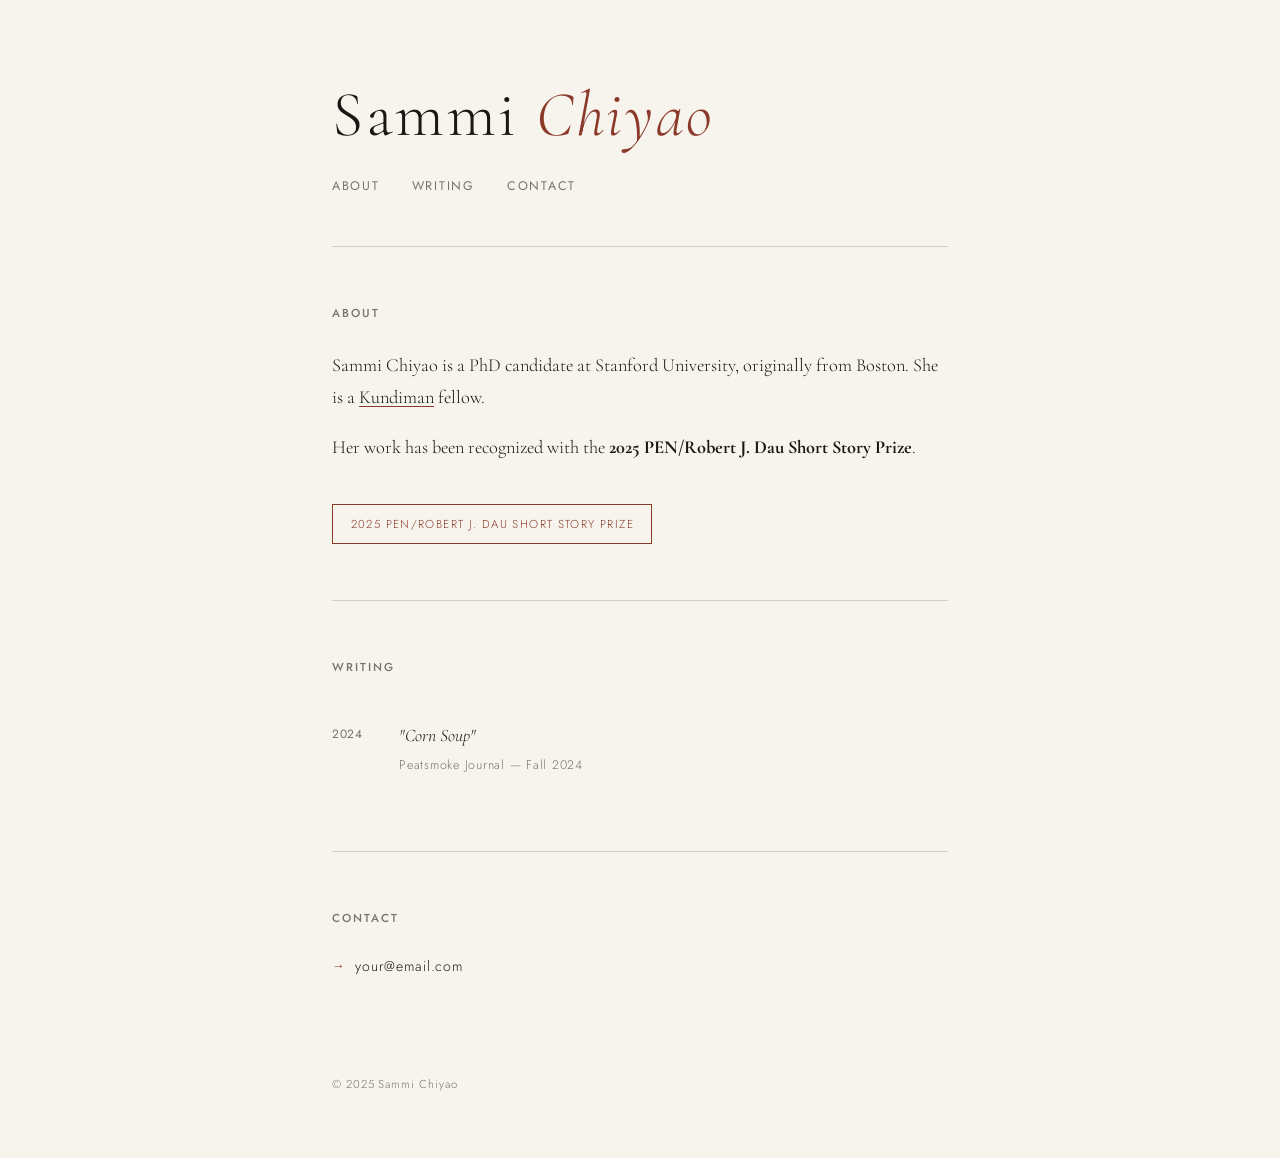
==== index.html @ e727f67e "Add files via upload" ====
<!DOCTYPE html>
<html lang="en">
<head>
  <meta charset="UTF-8" />
  <meta name="viewport" content="width=device-width, initial-scale=1.0"/>
  <title>Sammi Chiyao</title>
  <link rel="preconnect" href="https://fonts.googleapis.com">
  <link rel="preconnect" href="https://fonts.gstatic.com" crossorigin>
  <link href="https://fonts.googleapis.com/css2?family=Cormorant+Garamond:ital,wght@0,300;0,400;0,500;1,300;1,400&family=Jost:wght@300;400;500&display=swap" rel="stylesheet">

  <style>
    :root {
      --cream: #f7f4ee;
      --ink: #1a1714;
      --muted: #7a7368;
      --accent: #8b3a2a;
      --rule: #d4cfc6;
    }

    *, *::before, *::after {
      box-sizing: border-box;
      margin: 0;
      padding: 0;
    }

    html {
      scroll-behavior: smooth;
    }

    body {
      background-color: var(--cream);
      color: var(--ink);
      font-family: 'Cormorant Garamond', Georgia, serif;
      font-weight: 300;
      font-size: 18px;
      line-height: 1.75;
      min-height: 100vh;
    }

    /* ── Layout ── */
    .wrapper {
      max-width: 680px;
      margin: 0 auto;
      padding: 0 2rem;
    }

    /* ── Header ── */
    header {
      padding: 5rem 0 3rem;
      border-bottom: 1px solid var(--rule);
      animation: fadeUp 0.8s ease both;
    }

    .name {
      font-size: clamp(2.6rem, 6vw, 4rem);
      font-weight: 300;
      letter-spacing: 0.04em;
      line-height: 1.1;
      margin-bottom: 0.15em;
    }

    .name em {
      font-style: italic;
      color: var(--accent);
    }

    /* ── Nav ── */
    nav {
      margin-top: 1.6rem;
      display: flex;
      gap: 2rem;
    }

    nav a {
      font-family: 'Jost', sans-serif;
      font-size: 0.78rem;
      font-weight: 400;
      letter-spacing: 0.14em;
      text-transform: uppercase;
      text-decoration: none;
      color: var(--muted);
      transition: color 0.2s;
    }

    nav a:hover {
      color: var(--accent);
    }

    /* ── Sections ── */
    section {
      padding: 3.5rem 0;
      border-bottom: 1px solid var(--rule);
      animation: fadeUp 0.8s ease both;
    }

    section:last-of-type {
      border-bottom: none;
    }

    section:nth-child(2) { animation-delay: 0.1s; }
    section:nth-child(3) { animation-delay: 0.2s; }
    section:nth-child(4) { animation-delay: 0.3s; }

    .section-label {
      font-family: 'Jost', sans-serif;
      font-size: 0.72rem;
      font-weight: 500;
      letter-spacing: 0.18em;
      text-transform: uppercase;
      color: var(--muted);
      margin-bottom: 1.6rem;
    }

    /* ── Bio ── */
    .bio p {
      margin-bottom: 1em;
      font-size: 1.15rem;
    }

    .bio p:last-child {
      margin-bottom: 0;
    }

    .bio a {
      color: var(--ink);
      text-decoration-color: var(--accent);
      text-decoration-thickness: 1px;
      text-underline-offset: 3px;
      transition: color 0.2s;
    }

    .bio a:hover {
      color: var(--accent);
    }

    /* ── Award badge ── */
    .award {
      display: inline-block;
      margin-top: 1.4rem;
      padding: 0.55rem 1.1rem;
      border: 1px solid var(--accent);
      color: var(--accent);
      font-family: 'Jost', sans-serif;
      font-size: 0.72rem;
      letter-spacing: 0.12em;
      text-transform: uppercase;
    }

    /* ── Publications ── */
    .pub-list {
      list-style: none;
    }

    .pub-item {
      display: grid;
      grid-template-columns: 3rem 1fr;
      gap: 0 1.2rem;
      padding: 1.1rem 0;
      border-bottom: 1px solid var(--rule);
    }

    .pub-item:last-child {
      border-bottom: none;
    }

    .pub-year {
      font-family: 'Jost', sans-serif;
      font-size: 0.75rem;
      font-weight: 400;
      letter-spacing: 0.06em;
      color: var(--muted);
      padding-top: 0.25rem;
    }

    .pub-title {
      font-size: 1.1rem;
      font-style: italic;
      color: var(--ink);
    }

    .pub-title a {
      color: inherit;
      text-decoration: none;
      border-bottom: 1px solid transparent;
      transition: border-color 0.2s, color 0.2s;
    }

    .pub-title a:hover {
      color: var(--accent);
      border-color: var(--accent);
    }

    .pub-venue {
      display: block;
      font-style: normal;
      font-family: 'Jost', sans-serif;
      font-size: 0.78rem;
      letter-spacing: 0.06em;
      color: var(--muted);
      margin-top: 0.2rem;
    }

    /* ── Contact ── */
    .contact-links {
      display: flex;
      flex-direction: column;
      gap: 0.6rem;
    }

    .contact-links a {
      font-family: 'Jost', sans-serif;
      font-size: 0.88rem;
      letter-spacing: 0.06em;
      color: var(--ink);
      text-decoration: none;
      display: inline-flex;
      align-items: center;
      gap: 0.6rem;
      transition: color 0.2s;
    }

    .contact-links a::before {
      content: '→';
      color: var(--accent);
      font-size: 0.9em;
    }

    .contact-links a:hover {
      color: var(--accent);
    }

    /* ── Footer ── */
    footer {
      padding: 2.5rem 0 4rem;
      font-family: 'Jost', sans-serif;
      font-size: 0.72rem;
      letter-spacing: 0.08em;
      color: var(--muted);
    }

    /* ── Animation ── */
    @keyframes fadeUp {
      from {
        opacity: 0;
        transform: translateY(18px);
      }
      to {
        opacity: 1;
        transform: translateY(0);
      }
    }

    /* ── Responsive ── */
    @media (max-width: 480px) {
      nav {
        gap: 1.2rem;
        flex-wrap: wrap;
      }
      .pub-item {
        grid-template-columns: 1fr;
        gap: 0.2rem;
      }
      .pub-year {
        padding-top: 0;
      }
    }
  </style>
</head>
<body>

  <div class="wrapper">

    <header>
      <h1 class="name">Sammi <em>Chiyao</em></h1>
      <nav>
        <a href="#about">About</a>
        <a href="#writing">Writing</a>
        <a href="#contact">Contact</a>
      </nav>
    </header>

    <!-- About -->
    <section id="about">
      <p class="section-label">About</p>
      <div class="bio">
        <p>
          Sammi Chiyao is a PhD candidate at Stanford University, originally from Boston.
          She is a <a href="https://kundiman.org" target="_blank">Kundiman</a> fellow.
        </p>
        <p>
          Her work has been recognized with the
          <strong>2025 PEN/Robert J. Dau Short Story Prize</strong>.
        </p>
        <div class="award">2025 PEN/Robert J. Dau Short Story Prize</div>
      </div>
    </section>

    <!-- Writing -->
    <section id="writing">
      <p class="section-label">Writing</p>
      <ul class="pub-list">

        <li class="pub-item">
          <span class="pub-year">2024</span>
          <div>
            <span class="pub-title">
              <a href="#" target="_blank">"Corn Soup"</a>
              <span class="pub-venue">Peatsmoke Journal — Fall 2024</span>
            </span>
          </div>
        </li>

        <!-- Add more publications below using the same format:
        <li class="pub-item">
          <span class="pub-year">YEAR</span>
          <div>
            <span class="pub-title">
              <a href="LINK" target="_blank">"TITLE"</a>
              <span class="pub-venue">VENUE</span>
            </span>
          </div>
        </li>
        -->

      </ul>
    </section>

    <!-- Contact -->
    <section id="contact">
      <p class="section-label">Contact</p>
      <div class="contact-links">
        <a href="mailto:your@email.com">your@email.com</a>
        <!-- Add other links as needed, e.g.:
        <a href="https://twitter.com/yourhandle" target="_blank">Twitter</a>
        -->
      </div>
    </section>

    <footer>
      &copy; 2025 Sammi Chiyao
    </footer>

  </div>

</body>
</html>
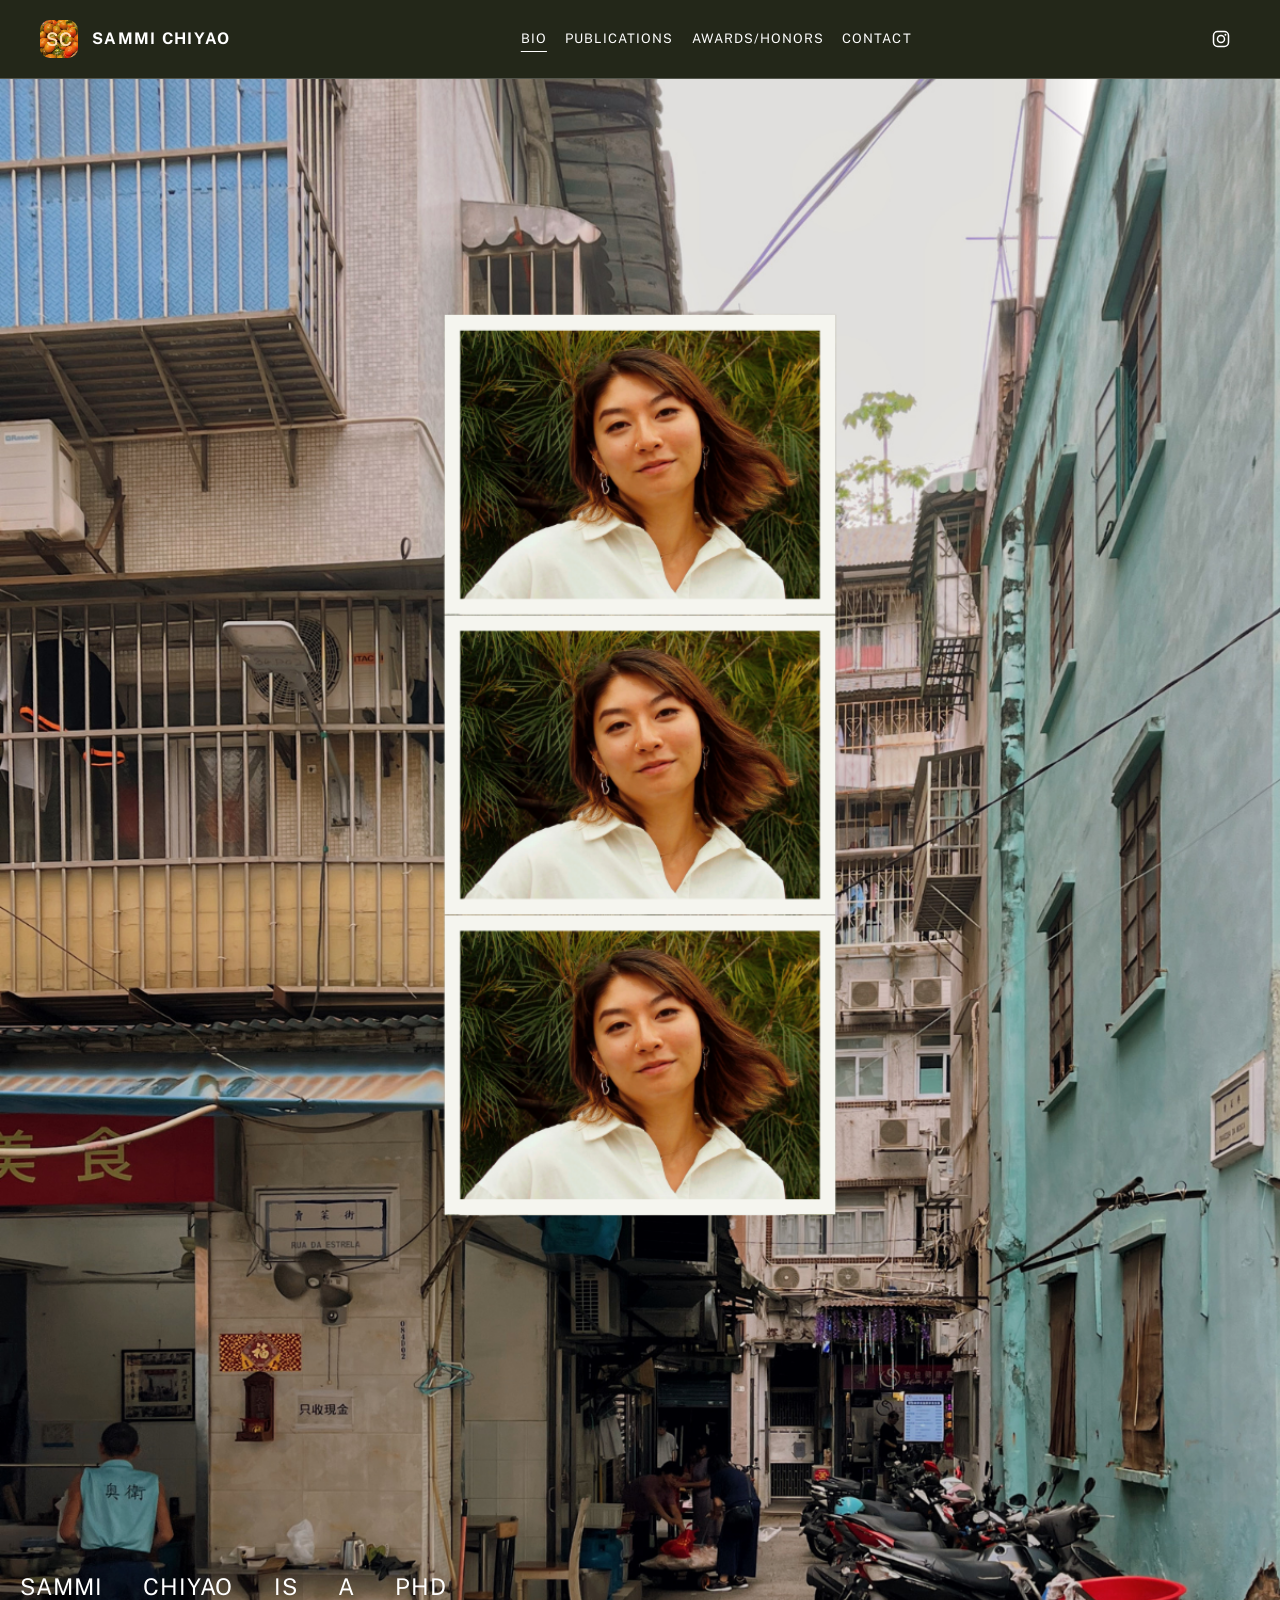
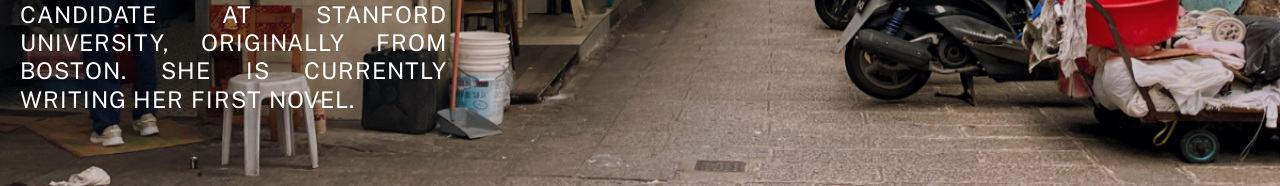
==== commit 5a01bc6b: "Add files via upload" ====
--- a/index.html
+++ b/index.html
@@ -1,346 +1,67 @@
 <!DOCTYPE html>
 <html lang="en">
-<head>
-  <meta charset="UTF-8" />
-  <meta name="viewport" content="width=device-width, initial-scale=1.0"/>
-  <title>Sammi Chiyao</title>
-  <link rel="preconnect" href="https://fonts.googleapis.com">
-  <link rel="preconnect" href="https://fonts.gstatic.com" crossorigin>
-  <link href="https://fonts.googleapis.com/css2?family=Cormorant+Garamond:ital,wght@0,300;0,400;0,500;1,300;1,400&family=Jost:wght@300;400;500&display=swap" rel="stylesheet">
+  <head>
+    <meta charset="utf-8">
+    <meta name="viewport" content="width=device-width, initial-scale=1">
+    <title>Sammi Chiyao</title>
+    <meta
+      name="description"
+      content="Sammi Chiyao is a PhD candidate at Stanford University, originally from Boston. She is currently writing her first novel."
+    >
+    <link rel="icon" href="Icon.png?v=20260426h" type="image/png">
+    <link rel="shortcut icon" href="Icon.png?v=20260426h" type="image/png">
+    <link rel="apple-touch-icon" href="Icon.png?v=20260426h">
+    <link rel="preconnect" href="https://fonts.googleapis.com">
+    <link rel="preconnect" href="https://fonts.gstatic.com" crossorigin>
+    <link
+      href="https://fonts.googleapis.com/css2?family=Public+Sans:wght@400;600;800&display=swap"
+      rel="stylesheet"
+    >
+    <link rel="stylesheet" href="styles.css?v=20260426h">
+  </head>
+  <body>
+    <div class="site-shell">
+      <header class="topbar">
+        <div class="topbar-inner">
+          <a class="brand-link" href="index.html">
+            <img class="brand-icon" src="Icon.png" alt="SC icon">
+            <span><strong>SAMMI CHIYAO</strong></span>
+          </a>
+          <nav class="topnav" aria-label="Primary">
+            <a class="nav-link" href="index.html" aria-current="page">BIO</a>
+            <a class="nav-link" href="publications.html">PUBLICATIONS</a>
+            <a class="nav-link" href="awards.html">AWARDS/HONORS</a>
+            <a class="nav-link" href="contact.html">CONTACT</a>
+          </nav>
+          <a
+            class="social-link"
+            href="https://www.instagram.com/sammichiyao/"
+            target="_blank"
+            rel="noreferrer"
+            aria-label="Instagram"
+          >
+            <svg width="20" height="20" viewBox="0 0 24 24" fill="none" aria-hidden="true">
+              <rect x="3" y="3" width="18" height="18" rx="5" stroke="currentColor" stroke-width="1.8"></rect>
+              <circle cx="12" cy="12" r="4.2" stroke="currentColor" stroke-width="1.8"></circle>
+              <circle cx="17.3" cy="6.8" r="1.2" fill="currentColor"></circle>
+            </svg>
+          </a>
+        </div>
+      </header>
 
-  <style>
-    :root {
-      --cream: #f7f4ee;
-      --ink: #1a1714;
-      --muted: #7a7368;
-      --accent: #8b3a2a;
-      --rule: #d4cfc6;
-    }
-
-    *, *::before, *::after {
-      box-sizing: border-box;
-      margin: 0;
-      padding: 0;
-    }
-
-    html {
-      scroll-behavior: smooth;
-    }
-
-    body {
-      background-color: var(--cream);
-      color: var(--ink);
-      font-family: 'Cormorant Garamond', Georgia, serif;
-      font-weight: 300;
-      font-size: 18px;
-      line-height: 1.75;
-      min-height: 100vh;
-    }
-
-    /* ── Layout ── */
-    .wrapper {
-      max-width: 680px;
-      margin: 0 auto;
-      padding: 0 2rem;
-    }
-
-    /* ── Header ── */
-    header {
-      padding: 5rem 0 3rem;
-      border-bottom: 1px solid var(--rule);
-      animation: fadeUp 0.8s ease both;
-    }
-
-    .name {
-      font-size: clamp(2.6rem, 6vw, 4rem);
-      font-weight: 300;
-      letter-spacing: 0.04em;
-      line-height: 1.1;
-      margin-bottom: 0.15em;
-    }
-
-    .name em {
-      font-style: italic;
-      color: var(--accent);
-    }
-
-    /* ── Nav ── */
-    nav {
-      margin-top: 1.6rem;
-      display: flex;
-      gap: 2rem;
-    }
-
-    nav a {
-      font-family: 'Jost', sans-serif;
-      font-size: 0.78rem;
-      font-weight: 400;
-      letter-spacing: 0.14em;
-      text-transform: uppercase;
-      text-decoration: none;
-      color: var(--muted);
-      transition: color 0.2s;
-    }
-
-    nav a:hover {
-      color: var(--accent);
-    }
-
-    /* ── Sections ── */
-    section {
-      padding: 3.5rem 0;
-      border-bottom: 1px solid var(--rule);
-      animation: fadeUp 0.8s ease both;
-    }
-
-    section:last-of-type {
-      border-bottom: none;
-    }
-
-    section:nth-child(2) { animation-delay: 0.1s; }
-    section:nth-child(3) { animation-delay: 0.2s; }
-    section:nth-child(4) { animation-delay: 0.3s; }
-
-    .section-label {
-      font-family: 'Jost', sans-serif;
-      font-size: 0.72rem;
-      font-weight: 500;
-      letter-spacing: 0.18em;
-      text-transform: uppercase;
-      color: var(--muted);
-      margin-bottom: 1.6rem;
-    }
-
-    /* ── Bio ── */
-    .bio p {
-      margin-bottom: 1em;
-      font-size: 1.15rem;
-    }
-
-    .bio p:last-child {
-      margin-bottom: 0;
-    }
-
-    .bio a {
-      color: var(--ink);
-      text-decoration-color: var(--accent);
-      text-decoration-thickness: 1px;
-      text-underline-offset: 3px;
-      transition: color 0.2s;
-    }
-
-    .bio a:hover {
-      color: var(--accent);
-    }
-
-    /* ── Award badge ── */
-    .award {
-      display: inline-block;
-      margin-top: 1.4rem;
-      padding: 0.55rem 1.1rem;
-      border: 1px solid var(--accent);
-      color: var(--accent);
-      font-family: 'Jost', sans-serif;
-      font-size: 0.72rem;
-      letter-spacing: 0.12em;
-      text-transform: uppercase;
-    }
-
-    /* ── Publications ── */
-    .pub-list {
-      list-style: none;
-    }
-
-    .pub-item {
-      display: grid;
-      grid-template-columns: 3rem 1fr;
-      gap: 0 1.2rem;
-      padding: 1.1rem 0;
-      border-bottom: 1px solid var(--rule);
-    }
-
-    .pub-item:last-child {
-      border-bottom: none;
-    }
-
-    .pub-year {
-      font-family: 'Jost', sans-serif;
-      font-size: 0.75rem;
-      font-weight: 400;
-      letter-spacing: 0.06em;
-      color: var(--muted);
-      padding-top: 0.25rem;
-    }
-
-    .pub-title {
-      font-size: 1.1rem;
-      font-style: italic;
-      color: var(--ink);
-    }
-
-    .pub-title a {
-      color: inherit;
-      text-decoration: none;
-      border-bottom: 1px solid transparent;
-      transition: border-color 0.2s, color 0.2s;
-    }
-
-    .pub-title a:hover {
-      color: var(--accent);
-      border-color: var(--accent);
-    }
-
-    .pub-venue {
-      display: block;
-      font-style: normal;
-      font-family: 'Jost', sans-serif;
-      font-size: 0.78rem;
-      letter-spacing: 0.06em;
-      color: var(--muted);
-      margin-top: 0.2rem;
-    }
-
-    /* ── Contact ── */
-    .contact-links {
-      display: flex;
-      flex-direction: column;
-      gap: 0.6rem;
-    }
-
-    .contact-links a {
-      font-family: 'Jost', sans-serif;
-      font-size: 0.88rem;
-      letter-spacing: 0.06em;
-      color: var(--ink);
-      text-decoration: none;
-      display: inline-flex;
-      align-items: center;
-      gap: 0.6rem;
-      transition: color 0.2s;
-    }
-
-    .contact-links a::before {
-      content: '→';
-      color: var(--accent);
-      font-size: 0.9em;
-    }
-
-    .contact-links a:hover {
-      color: var(--accent);
-    }
-
-    /* ── Footer ── */
-    footer {
-      padding: 2.5rem 0 4rem;
-      font-family: 'Jost', sans-serif;
-      font-size: 0.72rem;
-      letter-spacing: 0.08em;
-      color: var(--muted);
-    }
-
-    /* ── Animation ── */
-    @keyframes fadeUp {
-      from {
-        opacity: 0;
-        transform: translateY(18px);
-      }
-      to {
-        opacity: 1;
-        transform: translateY(0);
-      }
-    }
-
-    /* ── Responsive ── */
-    @media (max-width: 480px) {
-      nav {
-        gap: 1.2rem;
-        flex-wrap: wrap;
-      }
-      .pub-item {
-        grid-template-columns: 1fr;
-        gap: 0.2rem;
-      }
-      .pub-year {
-        padding-top: 0;
-      }
-    }
-  </style>
-</head>
-<body>
-
-  <div class="wrapper">
-
-    <header>
-      <h1 class="name">Sammi <em>Chiyao</em></h1>
-      <nav>
-        <a href="#about">About</a>
-        <a href="#writing">Writing</a>
-        <a href="#contact">Contact</a>
-      </nav>
-    </header>
-
-    <!-- About -->
-    <section id="about">
-      <p class="section-label">About</p>
-      <div class="bio">
-        <p>
-          Sammi Chiyao is a PhD candidate at Stanford University, originally from Boston.
-          She is a <a href="https://kundiman.org" target="_blank">Kundiman</a> fellow.
-        </p>
-        <p>
-          Her work has been recognized with the
-          <strong>2025 PEN/Robert J. Dau Short Story Prize</strong>.
-        </p>
-        <div class="award">2025 PEN/Robert J. Dau Short Story Prize</div>
-      </div>
-    </section>
-
-    <!-- Writing -->
-    <section id="writing">
-      <p class="section-label">Writing</p>
-      <ul class="pub-list">
-
-        <li class="pub-item">
-          <span class="pub-year">2024</span>
-          <div>
-            <span class="pub-title">
-              <a href="#" target="_blank">"Corn Soup"</a>
-              <span class="pub-venue">Peatsmoke Journal — Fall 2024</span>
-            </span>
+      <main class="bio-scroll-page">
+        <section class="bio-hero">
+          <div class="bio-hero-media">
+            <img src="biopage_notext.png" alt="Sammi Chiyao in a street scene">
           </div>
-        </li>
-
-        <!-- Add more publications below using the same format:
-        <li class="pub-item">
-          <span class="pub-year">YEAR</span>
-          <div>
-            <span class="pub-title">
-              <a href="LINK" target="_blank">"TITLE"</a>
-              <span class="pub-venue">VENUE</span>
-            </span>
+          <div class="bio-hero-copy">
+            <p>
+              SAMMI CHIYAO IS A PHD CANDIDATE AT STANFORD UNIVERSITY, ORIGINALLY FROM
+              BOSTON. SHE IS CURRENTLY WRITING HER FIRST NOVEL.
+            </p>
           </div>
-        </li>
-        -->
-
-      </ul>
-    </section>
-
-    <!-- Contact -->
-    <section id="contact">
-      <p class="section-label">Contact</p>
-      <div class="contact-links">
-        <a href="mailto:your@email.com">your@email.com</a>
-        <!-- Add other links as needed, e.g.:
-        <a href="https://twitter.com/yourhandle" target="_blank">Twitter</a>
-        -->
-      </div>
-    </section>
-
-    <footer>
-      &copy; 2025 Sammi Chiyao
-    </footer>
-
-  </div>
-
-</body>
-</html>
+        </section>
+      </main>
+    </div>
+  </body>
+  </html>
--- a/styles.css
+++ b/styles.css
@@ -0,0 +1,461 @@
+:root {
+  --bg: #232719;
+  --white: #ffffff;
+  --line: rgba(255, 255, 255, 0.22);
+  --line-strong: rgba(255, 255, 255, 0.5);
+  --content-width: min(1200px, calc(100vw - 40px));
+  --nav-height: 78px;
+}
+
+*,
+*::before,
+*::after {
+  box-sizing: border-box;
+}
+
+html {
+  scroll-behavior: smooth;
+}
+
+body {
+  margin: 0;
+  min-height: 100vh;
+  background: var(--bg);
+  color: var(--white);
+  font-family: "Public Sans", sans-serif;
+  line-height: 1.35;
+}
+
+body,
+.topbar,
+.site-shell,
+.page,
+.bio-scroll-page,
+.awards-page,
+.publications-page,
+.contact-page {
+  background: var(--bg);
+  color: var(--white);
+}
+
+img {
+  display: block;
+  max-width: 100%;
+}
+
+a {
+  color: inherit;
+  text-decoration: none;
+}
+
+.site-shell {
+  min-height: 100vh;
+  background: var(--bg);
+}
+
+.topbar {
+  position: sticky;
+  top: 0;
+  z-index: 30;
+  background: var(--bg);
+  border-bottom: 1px solid var(--line);
+}
+
+.topbar-inner {
+  width: var(--content-width);
+  min-height: var(--nav-height);
+  margin: 0 auto;
+  display: grid;
+  grid-template-columns: auto 1fr auto;
+  align-items: center;
+  gap: 24px;
+}
+
+.brand-link {
+  display: inline-flex;
+  align-items: center;
+  gap: 14px;
+  font-size: 1rem;
+  font-weight: 800;
+  letter-spacing: 0.08em;
+  text-transform: uppercase;
+}
+
+.brand-link span {
+  font-weight: 800;
+}
+
+.brand-icon {
+  width: 38px;
+  height: 38px;
+  border-radius: 10px;
+}
+
+.topnav {
+  display: flex;
+  justify-content: center;
+  gap: 18px;
+  flex-wrap: wrap;
+}
+
+.nav-link {
+  font-size: 0.82rem;
+  font-weight: 400;
+  letter-spacing: 0.08em;
+  text-transform: uppercase;
+}
+
+.nav-link[aria-current="page"] {
+  text-decoration: underline;
+  text-underline-offset: 8px;
+}
+
+.social-link {
+  width: 38px;
+  height: 38px;
+  display: inline-grid;
+  place-items: center;
+}
+
+.page {
+  width: var(--content-width);
+  margin: 0 auto;
+}
+
+.bio-scroll-page {
+  width: 100%;
+}
+
+.bio-hero {
+  position: relative;
+  width: 100%;
+  background: var(--bg);
+}
+
+.bio-hero-media {
+  position: relative;
+  width: 100%;
+}
+
+.bio-hero-media img {
+  width: 100%;
+  height: auto;
+  object-fit: contain;
+}
+
+.bio-hero-copy {
+  position: absolute;
+  left: 20px;
+  right: auto;
+  bottom: clamp(4.5rem, 5vh, 5.5rem);
+  z-index: 2;
+  width: min(33.333vw, 28rem);
+}
+
+.bio-hero-copy p {
+  margin: 0;
+  font-size: clamp(1.14rem, 1.8vw, 1.56rem);
+  font-weight: 400;
+  line-height: 1.22;
+  letter-spacing: 0.04em;
+  text-transform: uppercase;
+  text-align: left;
+  text-align: justify;
+  text-justify: inter-word;
+}
+
+.publications-page {
+  padding: 28px 0 48px;
+}
+
+.publication-list {
+  display: grid;
+  gap: 18px;
+}
+
+.publication-card {
+  position: relative;
+  display: block;
+  min-height: 200px;
+  overflow: hidden;
+  border: 1px solid var(--line);
+  background: #171a12;
+}
+
+.publication-card.is-static {
+  display: block;
+}
+
+.publication-card::before {
+  content: "";
+  position: absolute;
+  inset: 0;
+  background: rgba(0, 0, 0, 0.18);
+  transition: background-color 180ms ease;
+  z-index: 1;
+}
+
+.publication-card:hover::before,
+.publication-card:focus-visible::before {
+  background: rgba(0, 0, 0, 0.46);
+}
+
+.publication-card img {
+  position: absolute;
+  inset: 0;
+  width: 100%;
+  height: 100%;
+  object-fit: cover;
+}
+
+.publication-card.publication-egg img {
+  object-position: center 56%;
+}
+
+.publication-card.publication-millboro img {
+  object-position: center 46%;
+}
+
+.publication-card.publication-corn img {
+  object-position: center 52%;
+}
+
+.publication-card-content {
+  position: absolute;
+  left: 22px;
+  right: 22px;
+  bottom: 22px;
+  z-index: 2;
+}
+
+.publication-card-title,
+.publication-card-meta,
+.publication-card-date {
+  margin: 0;
+  text-transform: uppercase;
+}
+
+.publication-card-title a,
+.publication-card-meta a,
+.publication-card-date a {
+  text-decoration: none;
+}
+
+.publication-card-title a:hover,
+.publication-card-meta a:hover,
+.publication-card-date a:hover,
+.publication-card-title a:focus-visible,
+.publication-card-meta a:focus-visible,
+.publication-card-date a:focus-visible {
+  text-decoration: underline;
+  text-underline-offset: 6px;
+}
+
+.section-items a:hover,
+.section-items a:focus-visible {
+  text-decoration: underline;
+  text-underline-offset: 6px;
+}
+
+.publication-card-title {
+  font-size: clamp(1.45rem, 2.7vw, 2.1rem);
+  font-weight: 800;
+  letter-spacing: 0.04em;
+  line-height: 1.02;
+}
+
+.publication-card-meta,
+.publication-card-date {
+  margin-top: 6px;
+  font-size: clamp(0.9rem, 1.2vw, 1rem);
+  font-weight: 400;
+  letter-spacing: 0.05em;
+  line-height: 1.15;
+}
+
+.awards-page {
+  padding: 36px 0 56px;
+}
+
+.awards-section {
+  display: grid;
+  grid-template-columns: minmax(0, 1fr) minmax(0, 2fr);
+  gap: 40px;
+  align-items: center;
+  padding: 0;
+}
+
+.awards-section + .awards-section {
+  margin-top: 42px;
+}
+
+.section-label {
+  margin: 0;
+  font-size: clamp(2rem, 5.2vw, 5.2rem);
+  font-weight: 800;
+  letter-spacing: 0.04em;
+  text-transform: uppercase;
+  display: flex;
+  align-items: center;
+  justify-content: flex-start;
+}
+
+.section-items {
+  list-style: none;
+  margin: 0;
+  padding: 0;
+  border-top: 1px solid var(--line);
+}
+
+.section-items li {
+  padding: 18px 0 20px;
+  margin: 0;
+  border-bottom: 1px solid var(--line);
+  font-size: clamp(0.84rem, 1.35vw, 1.16rem);
+  font-weight: 400;
+  letter-spacing: 0.04em;
+  line-height: 1.18;
+  text-transform: uppercase;
+}
+
+.separator-photo {
+  width: 100%;
+  margin: 42px 0;
+  border: 1px solid var(--line);
+}
+
+.separator-photo img {
+  width: 100%;
+  aspect-ratio: 16 / 5;
+  object-fit: cover;
+  object-position: center;
+}
+
+.contact-page {
+  padding: 36px 0 56px;
+}
+
+.contact-form {
+  max-width: 720px;
+}
+
+.contact-form,
+.contact-form label,
+.contact-form span,
+.contact-form input,
+.contact-form textarea,
+.contact-form button {
+  color: var(--white);
+  font-family: "Public Sans", sans-serif;
+  text-transform: uppercase;
+}
+
+.contact-form label {
+  display: block;
+  margin-bottom: 18px;
+  font-size: 0.95rem;
+  letter-spacing: 0.05em;
+  text-transform: uppercase;
+}
+
+.contact-form span {
+  display: block;
+  margin-bottom: 8px;
+}
+
+.contact-form input,
+.contact-form textarea {
+  width: 100%;
+  border: 1px solid var(--line-strong);
+  background: rgba(255, 255, 255, 0.02);
+  color: var(--white);
+  font: inherit;
+  padding: 14px 16px;
+}
+
+.contact-form textarea {
+  min-height: 180px;
+  resize: vertical;
+}
+
+.contact-form button {
+  border: 1px solid var(--line-strong);
+  background: rgba(255, 255, 255, 0.04);
+  color: var(--white);
+  font: inherit;
+  font-weight: 700;
+  letter-spacing: 0.05em;
+  text-transform: uppercase;
+  padding: 12px 22px;
+  cursor: pointer;
+}
+
+.contact-form input::placeholder,
+.contact-form textarea::placeholder {
+  color: rgba(255, 255, 255, 0.66);
+}
+
+@media (max-width: 760px) {
+  .awards-section {
+    grid-template-columns: 1fr;
+    gap: 20px;
+  }
+
+  .section-label {
+    font-size: clamp(2.6rem, 10vw, 4rem);
+  }
+}
+
+@media (max-width: 760px) {
+  .topbar-inner {
+    grid-template-columns: 1fr auto;
+    grid-template-areas:
+      "brand social"
+      "nav nav";
+    align-items: start;
+    padding: 14px 0;
+  }
+
+  .brand-link {
+    grid-area: brand;
+  }
+
+  .topnav {
+    grid-area: nav;
+    justify-content: flex-start;
+    gap: 14px 18px;
+  }
+
+  .social-link {
+    grid-area: social;
+  }
+
+  .bio-hero-copy {
+    left: 12px;
+    width: min(44vw, calc(100vw - 32px));
+    bottom: clamp(2.25rem, 4vh, 3.25rem);
+  }
+
+  .publication-card {
+    min-height: 180px;
+  }
+}
+
+@media (max-width: 560px) {
+  .page,
+  .topbar-inner {
+    width: min(100vw - 24px, 100%);
+  }
+
+  .brand-link {
+    font-size: 0.9rem;
+  }
+
+  .nav-link {
+    font-size: 0.72rem;
+  }
+
+  .bio-hero-copy {
+    width: min(58vw, calc(100vw - 32px));
+  }
+}
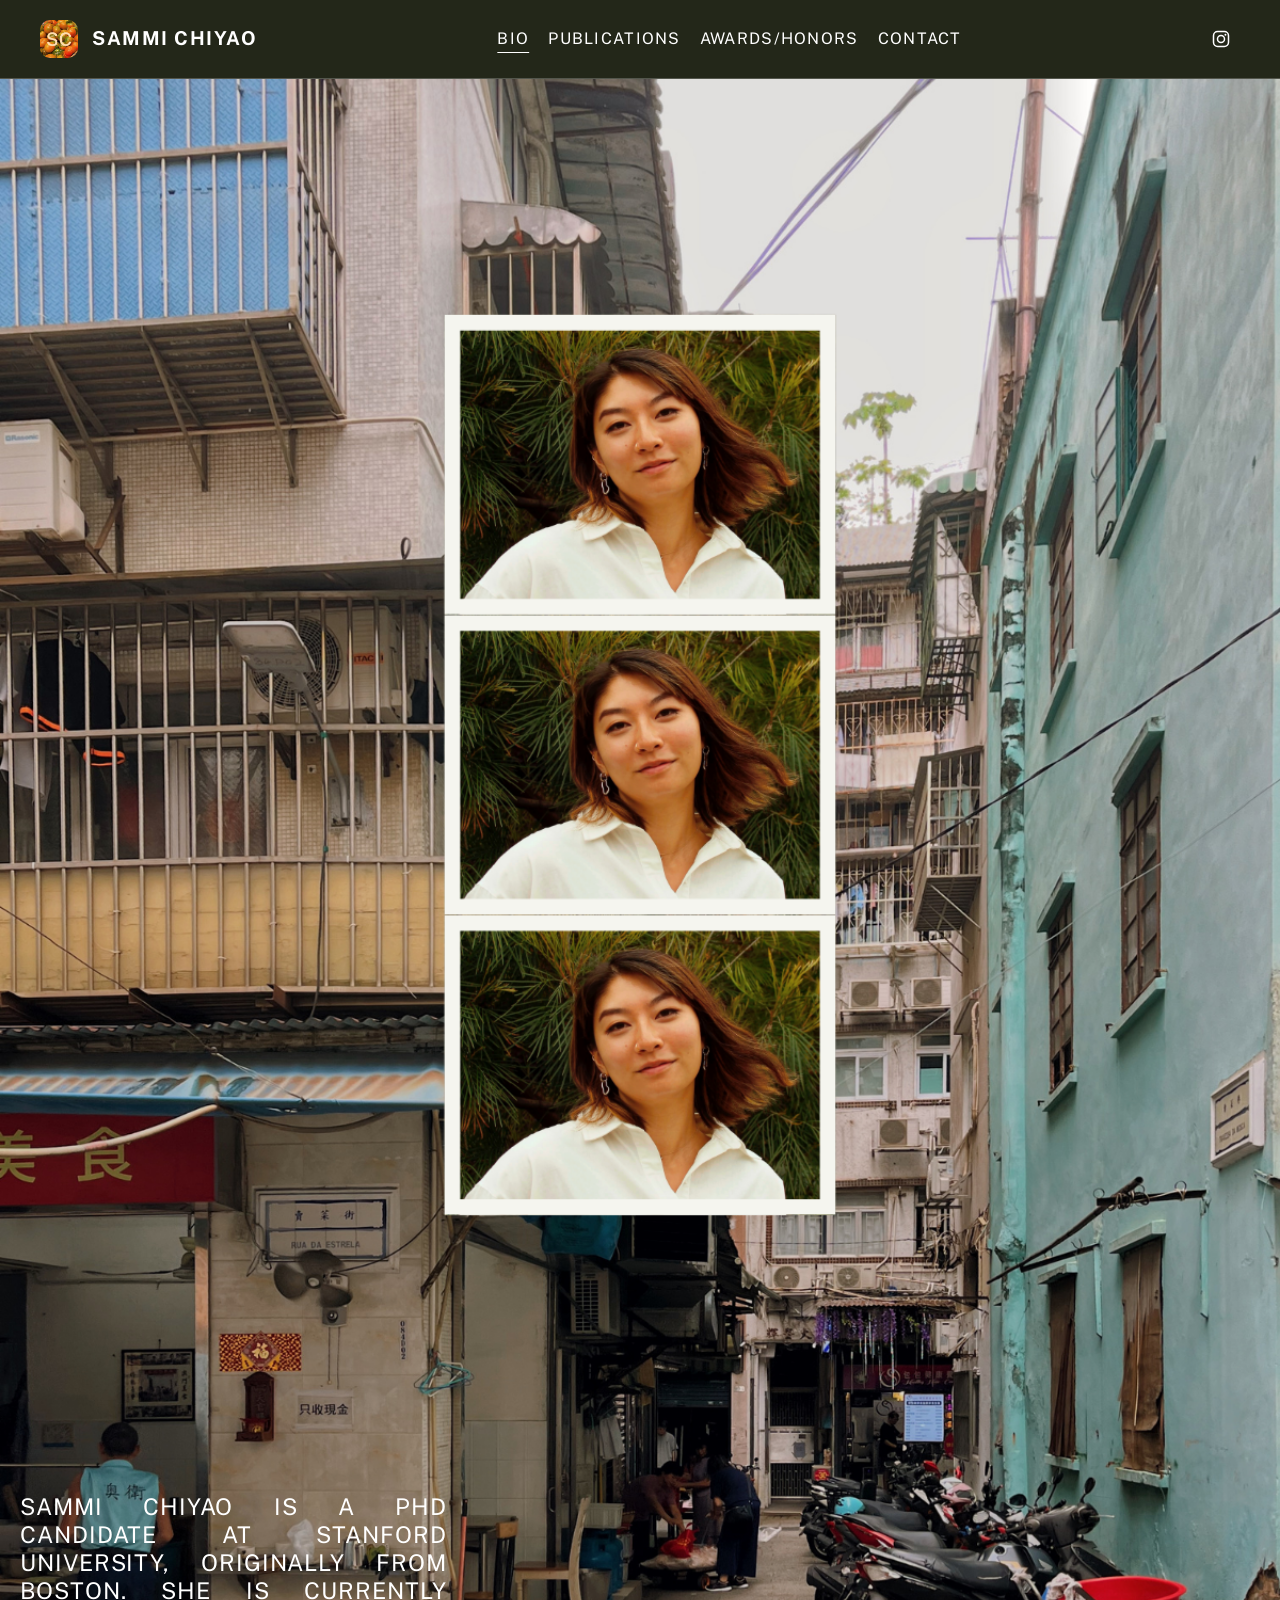
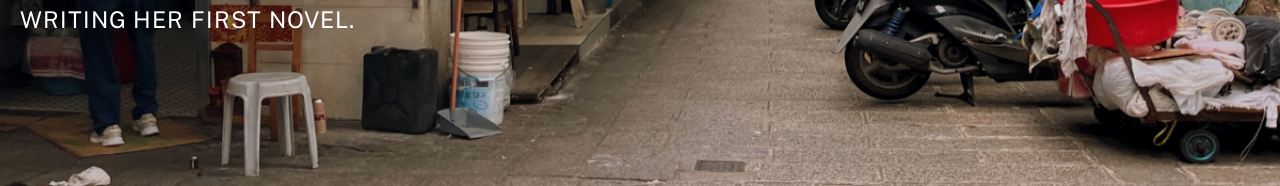
==== commit fc268c13: "Add files via upload" ====
--- a/index.html
+++ b/index.html
@@ -17,7 +17,7 @@
       href="https://fonts.googleapis.com/css2?family=Public+Sans:wght@400;600;800&display=swap"
       rel="stylesheet"
     >
-    <link rel="stylesheet" href="styles.css?v=20260426h">
+    <link rel="stylesheet" href="styles.css?v=20260426i">
   </head>
   <body>
     <div class="site-shell">
--- a/styles.css
+++ b/styles.css
@@ -68,14 +68,14 @@
   display: grid;
   grid-template-columns: auto 1fr auto;
   align-items: center;
-  gap: 24px;
+  gap: clamp(2rem, 3vw, 3.75rem);
 }
 
 .brand-link {
   display: inline-flex;
   align-items: center;
   gap: 14px;
-  font-size: 1rem;
+  font-size: clamp(1.2rem, 1.5vw, 1.65rem);
   font-weight: 800;
   letter-spacing: 0.08em;
   text-transform: uppercase;
@@ -94,12 +94,12 @@
 .topnav {
   display: flex;
   justify-content: center;
-  gap: 18px;
+  gap: clamp(0.95rem, 1.5vw, 1.4rem);
   flex-wrap: wrap;
 }
 
 .nav-link {
-  font-size: 0.82rem;
+  font-size: clamp(1rem, 1.15vw, 1.24rem);
   font-weight: 400;
   letter-spacing: 0.08em;
   text-transform: uppercase;
@@ -111,8 +111,8 @@
 }
 
 .social-link {
-  width: 38px;
-  height: 38px;
+  width: clamp(38px, 3vw, 46px);
+  height: clamp(38px, 3vw, 46px);
   display: inline-grid;
   place-items: center;
 }
@@ -147,7 +147,7 @@
   position: absolute;
   left: 20px;
   right: auto;
-  bottom: clamp(4.5rem, 5vh, 5.5rem);
+  bottom: clamp(9.5rem, 12vh, 11rem);
   z-index: 2;
   width: min(33.333vw, 28rem);
 }
@@ -186,6 +186,12 @@
   display: block;
 }
 
+.publication-card-hit {
+  position: absolute;
+  inset: 0;
+  z-index: 2;
+}
+
 .publication-card::before {
   content: "";
   position: absolute;
@@ -225,7 +231,7 @@
   left: 22px;
   right: 22px;
   bottom: 22px;
-  z-index: 2;
+  z-index: 3;
 }
 
 .publication-card-title,
@@ -342,12 +348,17 @@
 .contact-form,
 .contact-form label,
 .contact-form span,
+.contact-form button {
+  color: var(--white);
+  font-family: "Public Sans", sans-serif;
+  text-transform: uppercase;
+}
+
 .contact-form input,
-.contact-form textarea,
-.contact-form button {
+.contact-form textarea {
   color: var(--white);
   font-family: "Public Sans", sans-serif;
-  text-transform: uppercase;
+  text-transform: none;
 }
 
 .contact-form label {
@@ -423,7 +434,7 @@
   .topnav {
     grid-area: nav;
     justify-content: flex-start;
-    gap: 14px 18px;
+    gap: 10px 14px;
   }
 
   .social-link {
@@ -433,7 +444,7 @@
   .bio-hero-copy {
     left: 12px;
     width: min(44vw, calc(100vw - 32px));
-    bottom: clamp(2.25rem, 4vh, 3.25rem);
+    bottom: clamp(6rem, 10vh, 8rem);
   }
 
   .publication-card {
@@ -448,11 +459,11 @@
   }
 
   .brand-link {
-    font-size: 0.9rem;
+    font-size: 0.92rem;
   }
 
   .nav-link {
-    font-size: 0.72rem;
+    font-size: 0.74rem;
   }
 
   .bio-hero-copy {
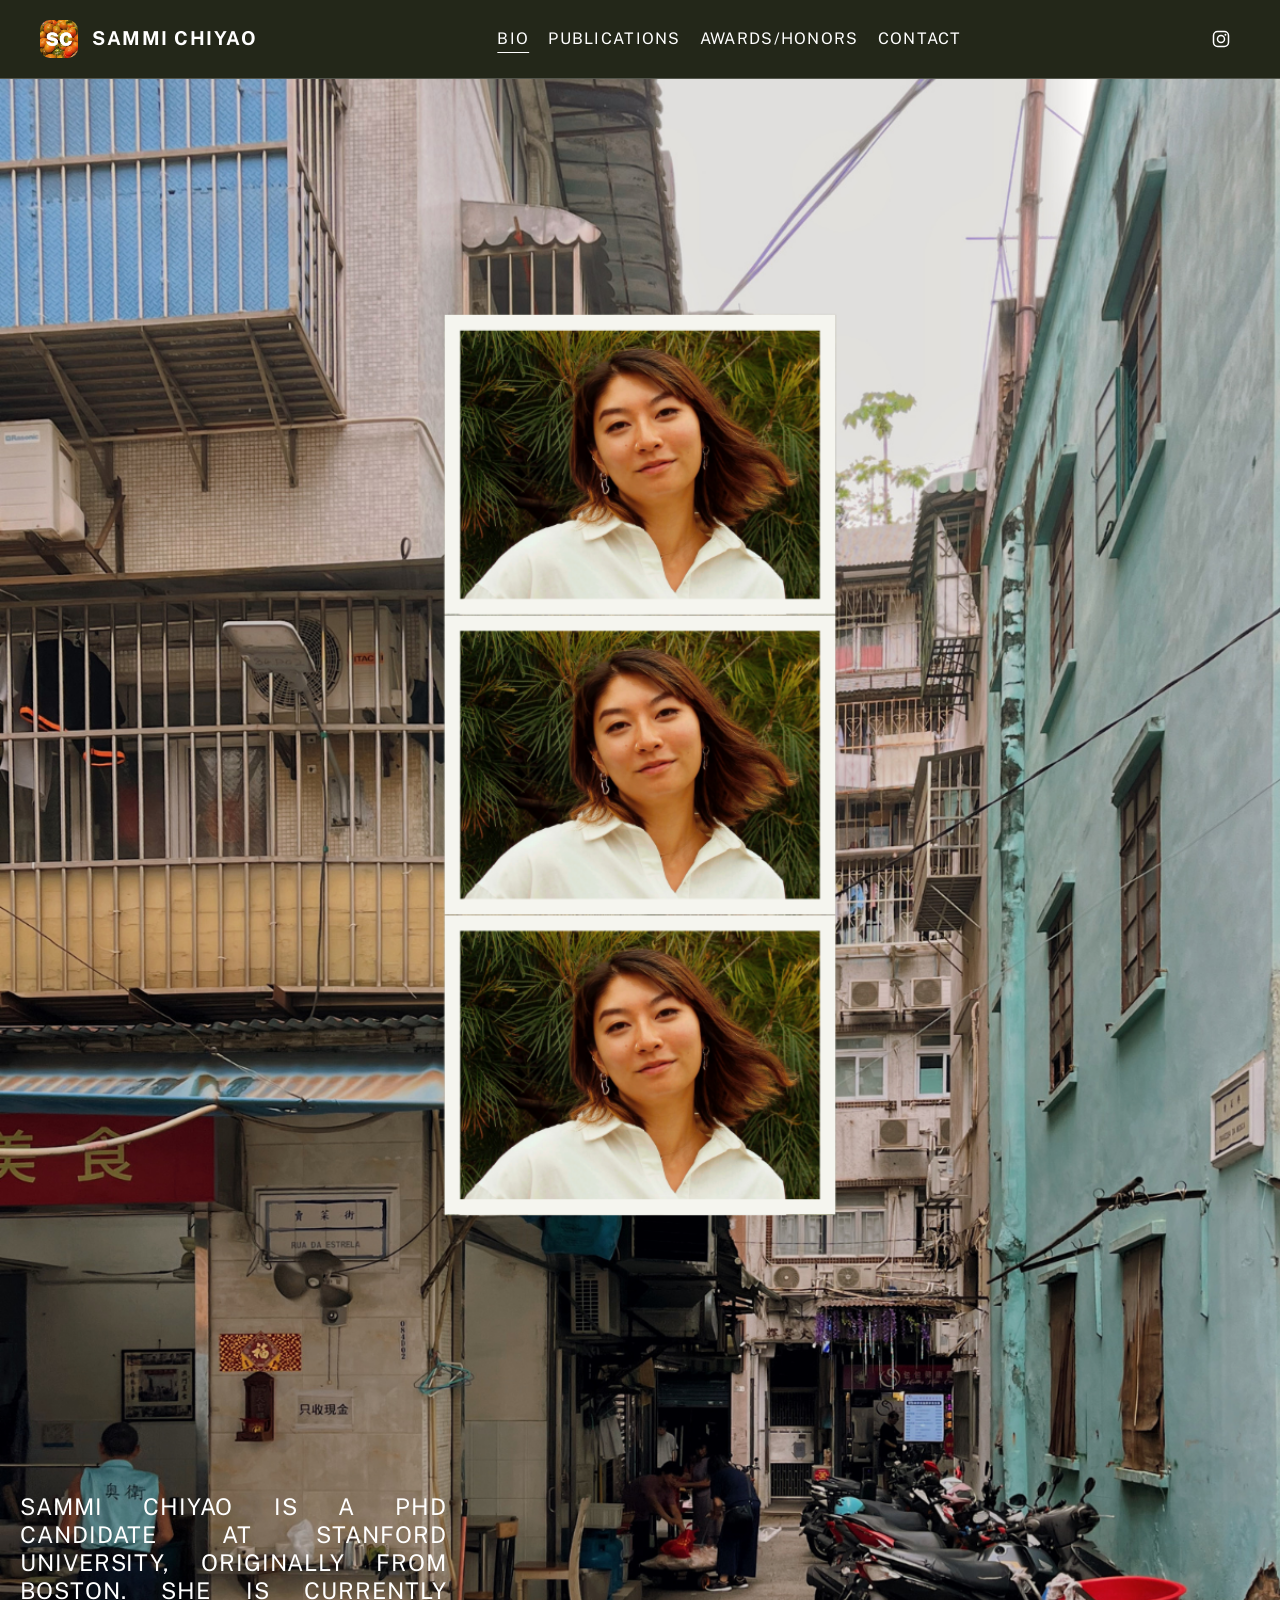
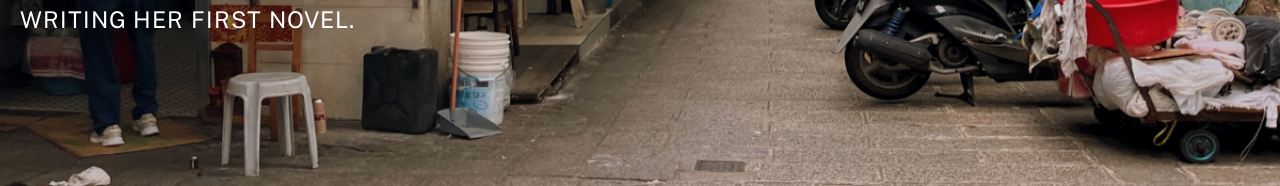
==== commit 67321947: "Add files via upload" ====
--- a/index.html
+++ b/index.html
@@ -23,15 +23,15 @@
     <div class="site-shell">
       <header class="topbar">
         <div class="topbar-inner">
-          <a class="brand-link" href="index.html">
+          <a class="brand-link" href="/">
             <img class="brand-icon" src="Icon.png" alt="SC icon">
             <span><strong>SAMMI CHIYAO</strong></span>
           </a>
           <nav class="topnav" aria-label="Primary">
-            <a class="nav-link" href="index.html" aria-current="page">BIO</a>
-            <a class="nav-link" href="publications.html">PUBLICATIONS</a>
-            <a class="nav-link" href="awards.html">AWARDS/HONORS</a>
-            <a class="nav-link" href="contact.html">CONTACT</a>
+            <a class="nav-link" href="/" aria-current="page">BIO</a>
+            <a class="nav-link" href="/publications">PUBLICATIONS</a>
+            <a class="nav-link" href="/awards">AWARDS/HONORS</a>
+            <a class="nav-link" href="/contact">CONTACT</a>
           </nav>
           <a
             class="social-link"
--- a/styles.css
+++ b/styles.css
@@ -226,6 +226,10 @@
   object-position: center 52%;
 }
 
+.publication-card.publication-heaven img {
+  object-position: center center;
+}
+
 .publication-card-content {
   position: absolute;
   left: 22px;
@@ -467,6 +471,12 @@
   }
 
   .bio-hero-copy {
-    width: min(58vw, calc(100vw - 32px));
-  }
-}
+    width: min(50vw, calc(100vw - 56px));
+    bottom: clamp(1.5rem, 3vh, 3rem);
+  }
+
+  .bio-hero-copy p {
+    font-size: clamp(0.72rem, 2.2vw, 0.95rem);
+    line-height: 1.18;
+  }
+}
